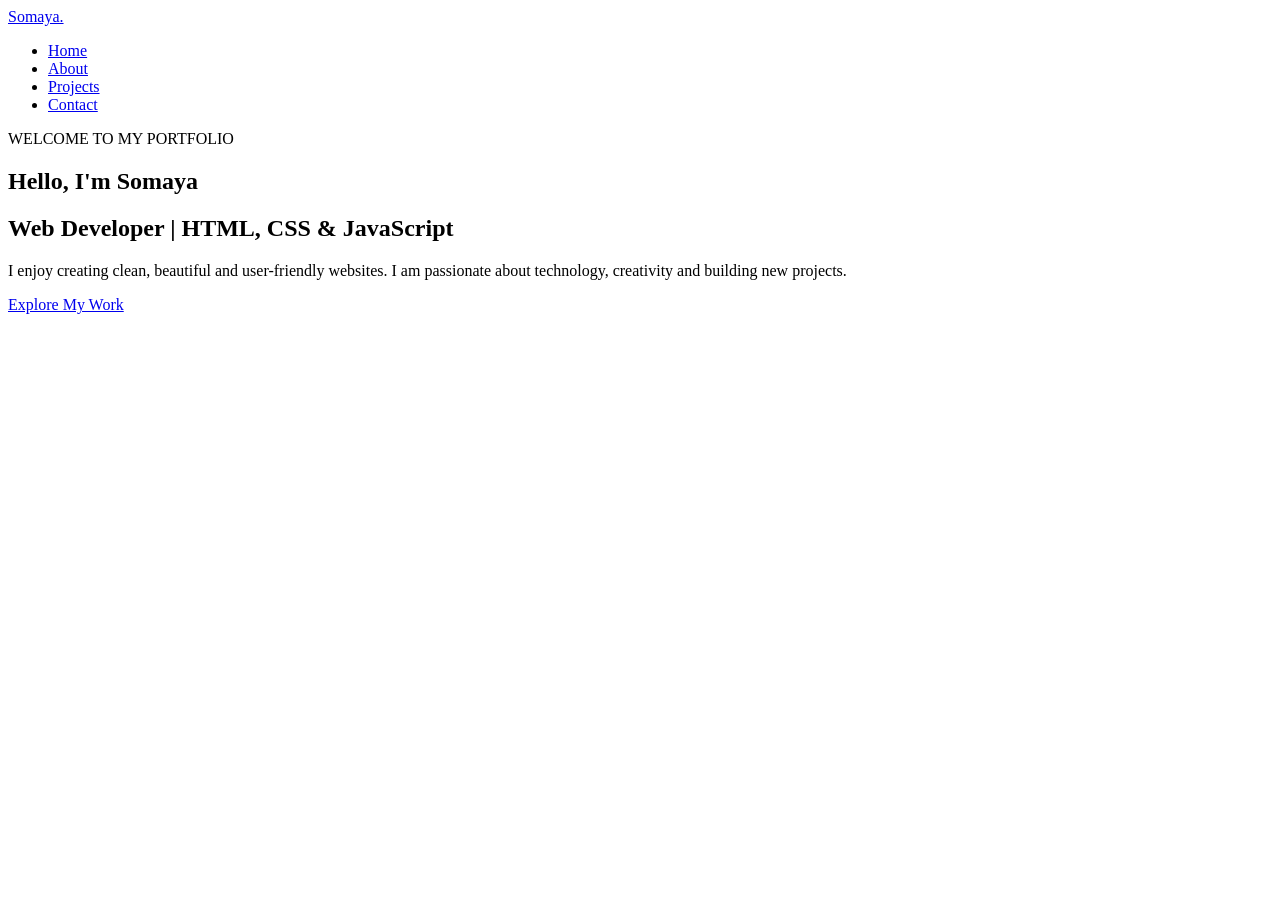
==== index.html @ 17666a12 "create html file" ====
<!DOCTYPE html>
<html lang="en">
<head>
    <meta charset="UTF-8">
    <meta name="viewport" content="width=device-width, initial-scale=1.0">
    <title>Somaya | Web Developer</title>
    <link rel="stylesheet" href="style.css">
</head>
<body>

    <header>
        <nav class="navbar">
            <a href="index.html" class="logo">Somaya.</a>

            <ul class="nav-links">
                <li><a href="index.html">Home</a></li>
                <li><a href="about.html">About</a></li>
                <li><a href="projects.html">Projects</a></li>
                <li><a href="contact.html">Contact</a></li>
            </ul>
        </nav>
    </header>

    <main>
        <section class="hero">
            <div class="hero-content">
                <p class="intro">WELCOME TO MY PORTFOLIO</p>

                <h1>Hello, I'm <span>Somaya</span></h1>

                <h2>Web Developer | HTML, CSS & JavaScript</h2>

                <p class="description">
                    I enjoy creating clean, beautiful and user-friendly
                    websites. I am passionate about technology,
                    creativity and building new projects.
                </p>

                <a href="projects.html" class="btn">
                    Explore My Work
                </a>
            </div>
        </section>
    </main>

    <script src="script.js"></script>
</body>
</html>
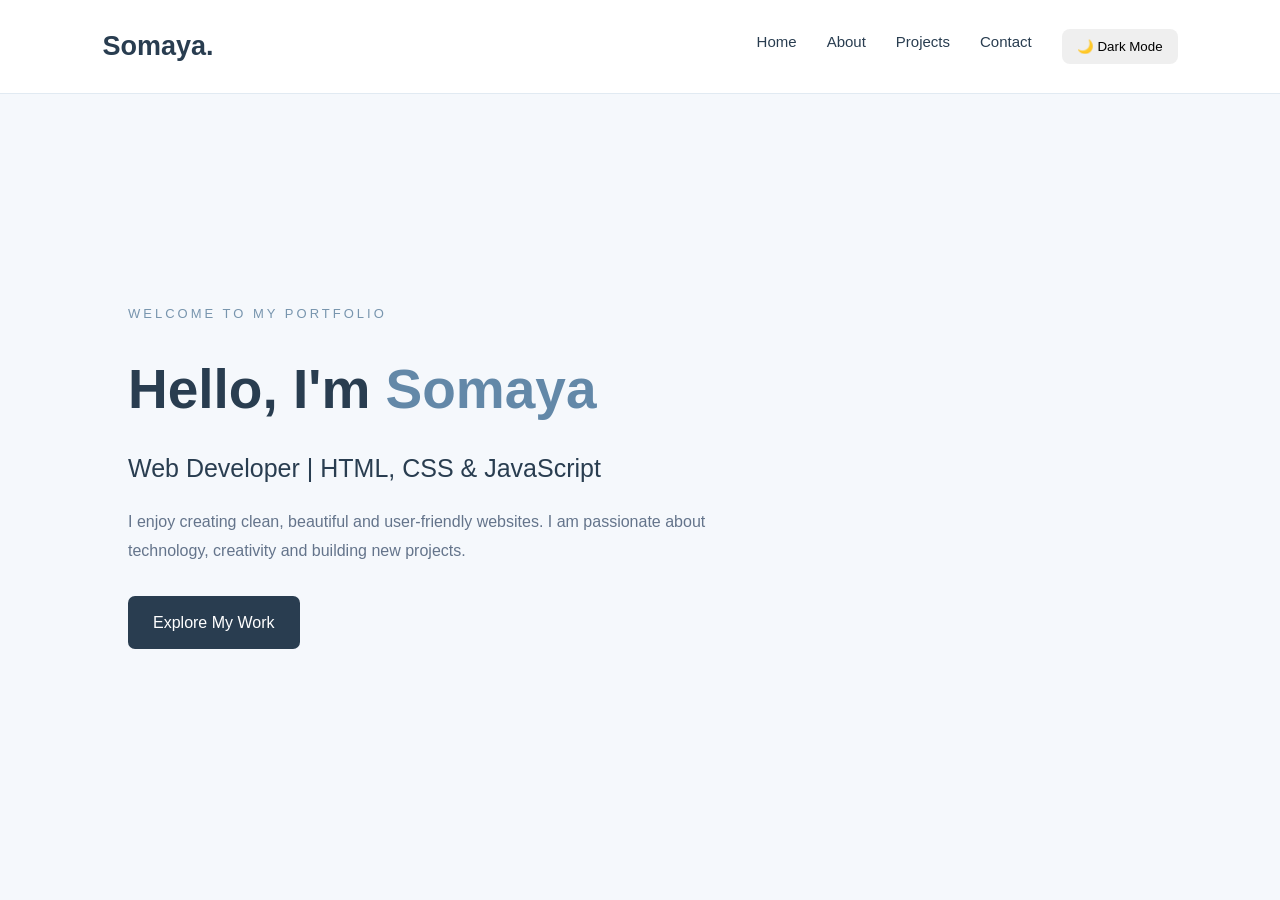
==== commit b929f2e1: "Update portfolio pages and styling" ====
--- a/index.html
+++ b/index.html
@@ -18,6 +18,8 @@
                 <li><a href="about.html">About</a></li>
                 <li><a href="projects.html">Projects</a></li>
                 <li><a href="contact.html">Contact</a></li>
+                <button id="darkModeBtn">🌙 Dark Mode</button>
+                <script src="script.js"></script>
             </ul>
         </nav>
     </header>
--- a/style.css
+++ b/style.css
@@ -0,0 +1,369 @@
+/* =========================
+   1. BASIC SETTINGS
+========================= */
+
+* {
+    margin: 0;
+    padding: 0;
+    box-sizing: border-box;
+}
+
+body {
+    font-family: Arial, sans-serif;
+    background-color: #F5F8FC;
+    color: #293D50;
+    line-height: 1.6;
+}
+
+a {
+    transition: 0.3s ease;
+}
+
+/* =========================
+   2. NAVIGATION
+========================= */
+
+.navbar {
+    display: flex;
+    justify-content: space-between;
+    align-items: center;
+    padding: 25px 8%;
+    background-color: #FFFFFF;
+    border-bottom: 1px solid #E1EAF2;
+}
+
+.logo {
+    font-size: 27px;
+    font-weight: bold;
+    color: #293D50;
+    text-decoration: none;
+}
+
+.nav-links {
+    display: flex;
+    gap: 30px;
+    list-style: none;
+}
+
+.nav-links a {
+    text-decoration: none;
+    color: #293D50;
+    font-size: 15px;
+}
+
+.nav-links a:hover {
+    color: #6388A8;
+}
+
+/* =========================
+   3. HOME PAGE
+========================= */
+
+.hero {
+    min-height: 85vh;
+    display: flex;
+    align-items: center;
+    padding: 60px 10%;
+}
+
+.hero-content {
+    max-width: 650px;
+}
+
+.intro {
+    color: #7895AE;
+    letter-spacing: 3px;
+    font-size: 13px;
+    margin-bottom: 20px;
+}
+
+.hero h1 {
+    font-size: 55px;
+    margin-bottom: 15px;
+}
+
+.hero h1 span,
+.projects-page h1 span,
+.about-page h1 span,
+.contact-page h1 span {
+    color: #6388A8;
+}
+
+.hero h2 {
+    font-size: 25px;
+    font-weight: normal;
+    margin-bottom: 20px;
+}
+
+.description {
+    color: #64748B;
+    line-height: 1.8;
+    font-size: 16px;
+    margin-bottom: 30px;
+}
+
+.btn {
+    display: inline-block;
+    background-color: #293D50;
+    color: white;
+    padding: 14px 25px;
+    border-radius: 7px;
+    text-decoration: none;
+}
+
+.btn:hover {
+    background-color: #6388A8;
+    transform: translateY(-3px);
+}
+
+/* =========================
+   4. ABOUT PAGE
+========================= */
+
+.about-page {
+    max-width: 1000px;
+    margin: 90px auto;
+    padding: 30px;
+}
+
+.about-page h1 {
+    font-size: 48px;
+    margin-bottom: 25px;
+}
+
+.about-text {
+    max-width: 750px;
+    color: #64748B;
+    font-size: 17px;
+    line-height: 2;
+    margin-bottom: 40px;
+}
+
+.about-details {
+    display: grid;
+    grid-template-columns: repeat(2, 1fr);
+    gap: 25px;
+}
+
+.detail-card,
+.about-card {
+    background-color: #FFFFFF;
+    padding: 30px;
+    border-radius: 12px;
+    border: 1px solid #E1EAF2;
+}
+
+.detail-card h3,
+.about-card h3 {
+    color: #293D50;
+    margin-bottom: 15px;
+}
+
+.detail-card p,
+.about-card p {
+    color: #64748B;
+    line-height: 1.8;
+}
+
+/* Additional About Page Sections */
+
+.about-heading {
+    margin-bottom: 30px;
+}
+
+.heading-description {
+    color: #64748B;
+    max-width: 700px;
+    line-height: 1.9;
+}
+
+.about-content {
+    display: grid;
+    grid-template-columns: 2fr 1fr;
+    gap: 25px;
+    margin-top: 35px;
+}
+
+.about-main,
+.about-side {
+    display: flex;
+    flex-direction: column;
+    gap: 20px;
+}
+
+.goals-section {
+    margin-top: 35px;
+}
+
+.about-footer {
+    margin-top: 45px;
+    text-align: center;
+    color: #7895AE;
+}
+
+/* =========================
+   5. PROJECTS PAGE
+========================= */
+
+.projects-page {
+    max-width: 1000px;
+    margin: 90px auto;
+    padding: 30px;
+}
+
+.projects-page h1 {
+    font-size: 48px;
+    margin: 15px 0;
+}
+
+.projects-description {
+    color: #64748B;
+    line-height: 1.8;
+    max-width: 650px;
+    margin-bottom: 45px;
+}
+
+.project-card {
+    background: #FFFFFF;
+    border: 1px solid #E1EAF2;
+    border-radius: 15px;
+    padding: 35px;
+    display: flex;
+    gap: 30px;
+    align-items: flex-start;
+    box-shadow: 0 8px 25px rgba(41, 61, 80, 0.05);
+}
+
+.project-number {
+    font-size: 42px;
+    font-weight: bold;
+    color: #9BAEBB;
+}
+
+.project-category {
+    color: #7895AE;
+    font-size: 12px;
+    letter-spacing: 2px;
+    margin-bottom: 12px;
+}
+
+.project-info h2 {
+    color: #293D50;
+    margin-bottom: 10px;
+}
+
+.project-info h3 {
+    color: #6388A8;
+    margin-bottom: 15px;
+}
+
+.project-info p {
+    color: #64748B;
+    line-height: 1.8;
+    margin-bottom: 20px;
+}
+/* CONTACT PAGE FIX */
+
+.contact-page {
+    max-width: 1000px;
+    margin: 80px auto;
+    padding: 40px 30px;
+    text-align: center;
+}
+
+.contact-page .intro {
+    text-align: center;
+}
+
+.contact-page h1 {
+    font-size: 48px;
+    margin: 15px 0 20px;
+}
+
+.contact-description {
+    max-width: 650px;
+    margin: 0 auto 45px;
+    color: #64748B;
+    line-height: 1.9;
+}
+
+.contact-container {
+    display: grid;
+    grid-template-columns: repeat(2, 1fr);
+    gap: 30px;
+    max-width: 750px;
+    margin: 0 auto;
+}
+
+.contact-card {
+    background: #FFFFFF;
+    padding: 40px 25px;
+    border: 1px solid #E1EAF2;
+    border-radius: 15px;
+    box-shadow: 0 8px 25px rgba(41, 61, 80, 0.08);
+}
+
+.contact-card h2 {
+    margin-bottom: 15px;
+    color: #293D50;
+}
+
+.contact-card p {
+    color: #64748B;
+    margin-bottom: 25px;
+}
+
+.contact-card a {
+    display: inline-block;
+    background: #293D50;
+    color: white;
+    padding: 12px 22px;
+    border-radius: 7px;
+    text-decoration: none;
+}
+
+.contact-card a:hover {
+    background: #6388A8;
+}
+
+.contact-thanks {
+    margin-top: 40px;
+    color: #7895AE;
+}
+
+@media (max-width: 768px) {
+    .contact-container {
+        grid-template-columns: 1fr;
+    }
+
+    .contact-page h1 {
+        font-size: 36px;
+    }
+}
+/* Dark Mode */
+body.dark-mode {
+    background-color: #121826;
+    color: #f1f5f9;
+}
+
+body.dark-mode nav,
+body.dark-mode .project-card,
+body.dark-mode .about-card,
+body.dark-mode .contact-card {
+    background-color: #1e293b;
+    color: #f1f5f9;
+}
+
+body.dark-mode p,
+body.dark-mode h1,
+body.dark-mode h2,
+body.dark-mode h3 {
+    color: #f1f5f9;
+}
+
+#darkModeBtn {
+    padding: 10px 15px;
+    border: none;
+    border-radius: 8px;
+    cursor: pointer;
+}
